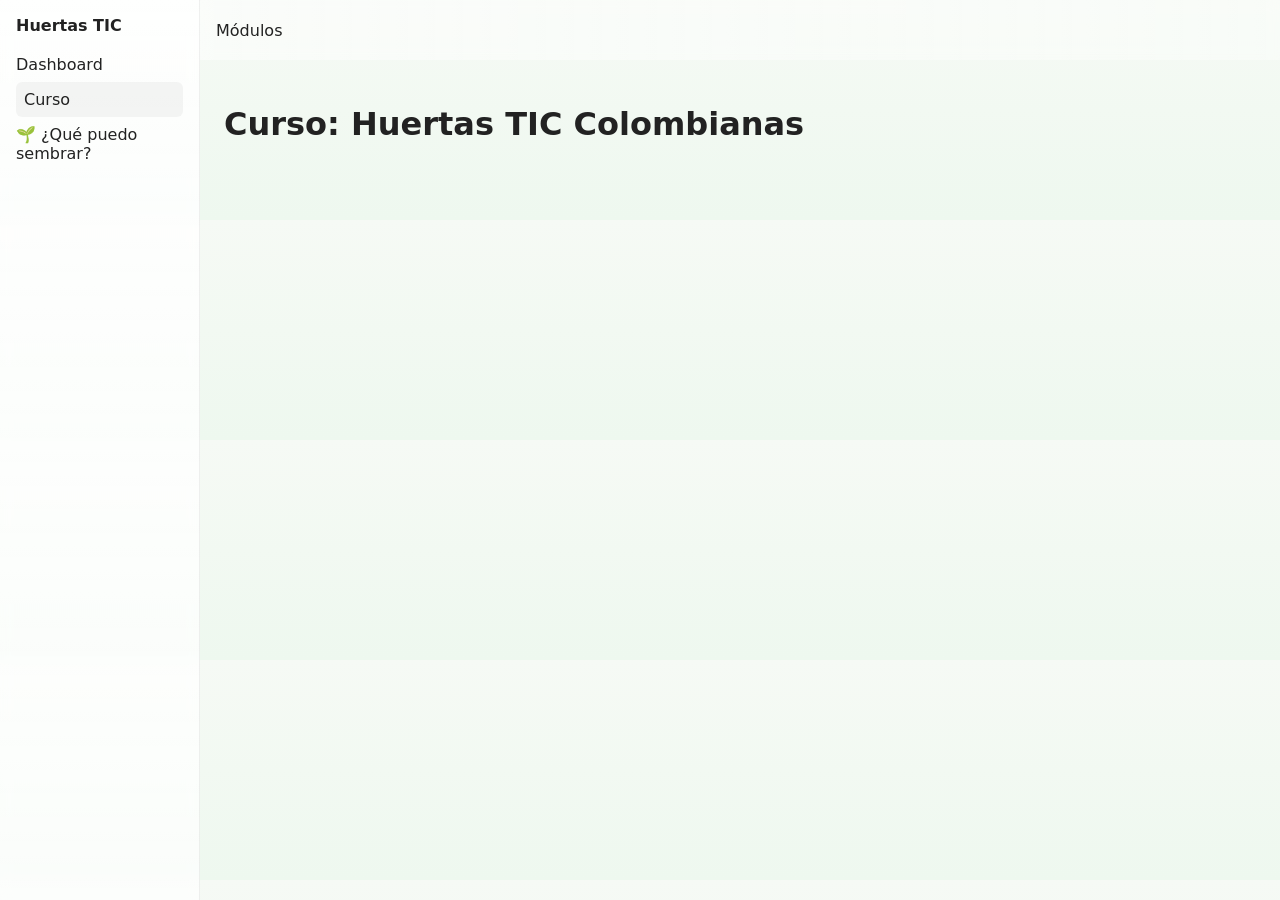
==== curso.html @ f6a7bfa4 "Update curso.html" ====
<!doctype html>
<html lang="es">
<head>
  <meta charset="utf-8" />
  <meta name="viewport" content="width=device-width,initial-scale=1" />
  <title>Curso - Huertas TIC</title>
  <link rel="stylesheet" href="css/styles.css">
</head>
<body>
  <aside class="sidebar">
    <div class="brand">Huertas TIC</div>
    <nav>
      <a href="dashboard.html">Dashboard</a>
      <a class="active" href="curso.html">Curso</a>
      <a href="plantar.html">🌱 ¿Qué puedo sembrar?</a>
    </nav>
  </aside>

  <header class="topbar">
    <div class="brand-mini">Módulos</div>
  </header>

  <main class="main">
    <h1>Curso: Huertas TIC Colombianas</h1>
    <section id="modules">
      <!-- Módulos cargados por JS -->
    <!--</section>

    <section id="examen" class="card">
      <h2>Examen final</h2>
      <p>Ejemplo de examen automático con selección múltiple.</p>
      <a href="exam.html" class="btn">Presentar examen</a>
    </section>-->
      <section class="project-final">

    <h2>🌱 Proyecto Final</h2>

    <p>
        Entrega un único enlace que contenga todos los archivos del proyecto.
    </p>

    <ul>

        <li>📄 Informe Final</li>

        <li>📷 Evidencias fotográficas</li>

        <li>🎥 Video del proyecto</li>

        <li>💻 Código fuente (si aplica)</li>

        <li>📂 Archivos adicionales</li>

    </ul>

    <label>Enlace del proyecto</label>

    <input
        type="url"
        id="projectLink"
        placeholder="https://drive.google.com/..."
    >

    <button onclick="submitProject()">

        Entregar Proyecto

    </button>

    <p id="projectMessage"></p>

</section>
  </main>

  <!-- Modal de recursos (agregar al final de body) -->
  <div id="resourceModal" class="resource-modal" aria-hidden="true" style="display:none;align-items:center;justify-content:center;position:fixed;inset:0;z-index:2000;">
    <div id="modalBackdrop" style="position:absolute;inset:0;background:rgba(0,0,0,0.5)"></div>
    <div class="resource-modal__panel" role="dialog" aria-modal="true" aria-labelledby="modalTitle" style="position:relative;max-width:1000px;width:96%;max-height:90vh;overflow:auto;background:var(--card);padding:12px;border-radius:8px;z-index:2010;">
      <header class="resource-modal__header" style="display:flex;align-items:center;justify-content:space-between;margin-bottom:8px;">
        <h2 id="modalTitle">Recursos</h2>
        <button id="closeModal" class="btn">Cerrar</button>
      </header>
      <main id="modalContent" class="resource-modal__content">
        <!-- contenido dinámico -->
      </main>
    </div>
  </div>

  <script src="js/auth.js"></script>
  <script src="js/app.js"></script>
  <script>
  // Curso: muestra recursos de cualquier módulo en modal; previsualiza imágenes, PDF y YouTube, otros abren en pestaña
  document.addEventListener('DOMContentLoaded', async () => {
    async function loadModulesJson(){
      try{
        const res = await fetch('json/modules.json');
        if(!res.ok) throw new Error('No modules');
        return await res.json();
      }catch(e){
        console.error(e);
        return [];
      }
    }

    const modules = await loadModulesJson();
    const container = document.getElementById('modules');
    container.innerHTML = '';

    modules.forEach(m => {
      const el = document.createElement('article');
      el.className = 'card module';
      // show number of resources
      const count = (m.resources||[]).length;
      el.innerHTML = `<h3>${escapeHtml(m.title)}</h3><p>${escapeHtml(m.description)}</p><div class="row" style="margin-top:8px"><a class="btn view-res" data-id="${m.id}" href="#">Ver recursos (${count})</a></div>`;
      container.appendChild(el);
    });

    // modal elements
    const modal = document.getElementById('resourceModal');
    const modalContent = document.getElementById('modalContent');
    const closeModal = document.getElementById('closeModal');
    const backdrop = document.getElementById('modalBackdrop');

    function openModal(){
      modal.style.display = 'flex';
      modal.setAttribute('aria-hidden','false');
      document.body.style.overflow = 'hidden';
    }
    function close(){
      modal.style.display = 'none';
      modal.setAttribute('aria-hidden','true');
      modalContent.innerHTML = '';
      document.body.style.overflow = '';
    }
    closeModal.addEventListener('click', close);
    backdrop.addEventListener('click', close);
    document.addEventListener('keydown', (e) => { if(e.key === 'Escape') close(); });

    // helpers
    function isImage(url){ return /\.(png|jpe?g|gif|webp|svg)(?:[?#].*)?$/i.test(url); }
    function isPDF(url){ return /\.(pdf)(?:[?#].*)?$/i.test(url); }
    function isYouTube(url){ return /youtube\.com|youtu\.be/i.test(url); }
    function isOffice(url){ return /\.(pptx|ppt|docx|doc|xlsx|xls)(?:[?#].*)?$/i.test(url); }

    function normalizeUrl(filename){
      if(!filename) return '';
      // already a full URL
      if(/^https?:\/\//i.test(filename)) return filename;
      // filename likely refers to a repo file at root; create raw.githubusercontent URL
      // encode path correctly
      const encoded = encodeURI(filename.replace(/\\s/g,'%20'));
      return `https://raw.githubusercontent.com/juanjmartinezr-source/huertas-tic-lms/main/${encoded}`;
    }

    // container click: open resources modal for any module
    container.addEventListener('click', (ev) => {
      const btn = ev.target.closest('.view-res');
      if(!btn) return;
      ev.preventDefault();
      const id = Number(btn.dataset.id);
      const mod = modules.find(x => Number(x.id) === id);
      if(!mod) return alert('Módulo no encontrado');

      modalContent.innerHTML = '';
      if(!mod.resources || !mod.resources.length){
        modalContent.innerHTML = '<p class="small">No hay recursos para este módulo.</p>';
        openModal();
        return;
      }

      mod.resources.forEach((r, idx) => {
        const row = document.createElement('div');
        row.className = 'resource-item';
        row.style.display = 'flex'; row.style.gap = '12px'; row.style.alignItems = 'flex-start'; row.style.marginBottom = '12px';

        const url = normalizeUrl(r.filename || r.url || '');

        const meta = document.createElement('div');
        meta.style.flex = '1';
        meta.innerHTML = `<div><strong>${escapeHtml(r.title || r.filename || 'Recurso')}</strong></div>
                          <div class="small" style="margin-top:6px">${escapeHtml(r.filename || '')}</div>
                          <div class="resource-actions" style="margin-top:8px">
                            <button class="btn preview" data-url="${encodeURI(url)}">Previsualizar</button>
                            <button class="btn open" data-url="${encodeURI(url)}">Abrir en pestaña</button>
                          </div>`;

        const thumb = document.createElement('div');
        thumb.style.width = '140px'; thumb.style.height = '90px'; thumb.style.borderRadius = '6px'; thumb.style.overflow='hidden'; thumb.style.flex='0 0 140px';
        if(isImage(url)){
          const img = document.createElement('img'); img.src = url; img.style.width='100%'; img.style.height='100%'; img.style.objectFit='cover'; thumb.appendChild(img);
        } else {
          thumb.style.background = 'linear-gradient(180deg, rgba(0,0,0,0.03), rgba(0,0,0,0.02))';
          thumb.innerHTML = `<div style="display:flex;align-items:center;justify-content:center;height:100%;font-size:12px;color:var(--muted)">${escapeHtml((r.type||'Documento').toString())}</div>`;
        }

        row.appendChild(thumb);
        row.appendChild(meta);
        modalContent.appendChild(row);

        const previewBtn = meta.querySelector('.preview');
        const openBtn = meta.querySelector('.open');

        previewBtn.addEventListener('click', () => {
          const previewArea = row.querySelector('.resource-preview');
          // remove previous inline preview if any
          let existing = row.querySelector('iframe, img');
          if(existing) existing.remove();

          if(!url){ alert('URL inválida'); return; }
          if(isImage(url)){
            const img = document.createElement('img'); img.src = url; img.style.maxWidth='400px'; img.style.maxHeight='60vh'; img.style.objectFit='contain'; row.appendChild(img);
          } else if(isPDF(url)){
            const iframe = document.createElement('iframe'); iframe.src = url; iframe.style.width='100%'; iframe.style.height='600px'; iframe.style.border='0'; row.appendChild(iframe);
          } else if(isYouTube(url)){
            const vid = (function(u){ try{ const uu = new URL(u); if(uu.hostname.includes('youtu.be')) return uu.pathname.slice(1); if(uu.hostname.includes('youtube.com')) return uu.searchParams.get('v'); }catch(e){return null;} return null; })(url);
            if(vid){
              const iframe = document.createElement('iframe'); iframe.src = `https://www.youtube.com/embed/${vid}`; iframe.width='100%'; iframe.height='480'; iframe.frameBorder='0'; row.appendChild(iframe);
            } else {
              window.open(url,'_blank');
            }
          } else if(isOffice(url)){
            // embed via Office viewer
            const viewer = `https://view.officeapps.live.com/op/embed.aspx?src=${encodeURIComponent(url)}`;
            const iframe = document.createElement('iframe'); iframe.src = viewer; iframe.style.width='100%'; iframe.style.height='600px'; iframe.style.border='0'; row.appendChild(iframe);
          } else {
            // fallback: open in new tab
            window.open(url,'_blank');
          }
        });

        openBtn.addEventListener('click', () => {
          if(!url) return alert('URL inválida');
          window.open(url, '_blank');
        });

      });

      openModal();
    });

    function escapeHtml(s){ return (s||'').replace(/[&<>"']/g, c=>({"&":"&amp;","<":"&lt;",">":"&gt;","\"":"&quot;","'":"&#39;"}[c])); }

  });
  </script>
</body>
</html>
---- css/styles.css ----
:root{
  --bg-gradient-start:#f6faf5;
  --bg-gradient-end:#eef8ef;
  --card:rgba(255,255,255,0.9);
  --text:#222;
  --muted:#666;
  --primary:#2b8a3e;
  --accent:#2b8a3e;
}
[data-theme="dark"]{
  --bg-gradient-start:#071014;
  --bg-gradient-end:#0b1a12;
  --card:rgba(10,18,20,0.6);
  --text:#e6eef8;
  --muted:#9fb0c6;
  --primary:#66d48a;
}
*{box-sizing:border-box;font-family:Inter,system-ui,Arial,Helvetica,sans-serif}

/* Subtle themed background with a light leaf pattern (low saturation) */
body{
  margin:0;
  color:var(--text);
  min-height:100vh;
  display:flex;
  /* layered background: soft gradient + very subtle repeating svg leaf pattern + tiny crop icons layer */
  background-color:var(--bg-gradient-start);
  background-image:
    linear-gradient(180deg,var(--bg-gradient-start),var(--bg-gradient-end)),
    url("data:image/svg+xml;utf8,<svg xmlns='http://www.w3.org/2000/svg' width='220' height='220' viewBox='0 0 220 220'><g fill='%232b8a3e' opacity='0.02'><path d='M10 110c20-32 62-32 82 0s62 32 82 0v100H10z'/></g></svg>"),
    url("data:image/svg+xml;utf8,<svg xmlns='http://www.w3.org/2000/svg' width='420' height='420' viewBox='0 0 420 420'><g fill='%234a7b3a' opacity='0.012'><circle cx='60' cy='60' r='12'/><circle cx='180' cy='140' r='10'/><circle cx='300' cy='60' r='14'/><path d='M50 200c10-8 26-8 36 0' stroke='%234a7b3a' stroke-width='2' fill='none'/></g></svg>");
  background-repeat:repeat, repeat, repeat;
  background-attachment:fixed;
  background-size:220px 220px, 220px 220px, 420px 420px;
}

/* Topbar and sidebar are slightly translucent so the background shows through softly */
.topbar{
  height:60px;
  background:linear-gradient(90deg,rgba(255,255,255,0.5),rgba(255,255,255,0.35));
  display:flex;
  align-items:center;
  justify-content:space-between;
  padding:0 16px;
  position:fixed;
  left:200px;right:0;top:0;z-index:10;
  backdrop-filter: blur(6px);
}

.sidebar{
  width:200px;
  padding:16px;
  border-right:1px solid rgba(0,0,0,0.06);
  min-height:100vh;
  position:fixed;left:0;top:0;
  background: linear-gradient(180deg, rgba(255,255,255,0.85), rgba(255,255,255,0.7));
  backdrop-filter: blur(6px);
}

/* Visual cue for modules: small plant icon in the corner */
.card.module{
  position:relative;
  overflow:visible;
}
.card.module::after{
  content:'';
  position:absolute;
  right:12px;top:12px;width:36px;height:36px;background-image:url("data:image/svg+xml;utf8,<svg xmlns='http://www.w3.org/2000/svg' viewBox='0 0 24 24'><path fill='%232b8a3e' opacity='0.9' d='M12 2c1 2 3 3 4 3s2-1 3-1c0 2-1 4-3 5 1 0 3 1 3 3 0 3-3 4-7 4s-7-1-7-4c0-2 2-3 3-3-2-1-3-3-3-5 1 0 2 1 3 1s3-1 4-3z'/></svg>");
  background-size:cover;opacity:0.16;filter:grayscale(20%);
}

/* Dark theme adjustments */
[data-theme="dark"] .topbar{
  background:linear-gradient(90deg, rgba(11,18,20,0.45), rgba(11,18,20,0.25));
}
[data-theme="dark"] .sidebar{
  background: linear-gradient(180deg, rgba(6,12,14,0.6), rgba(8,16,18,0.5));
}

.sidebar .brand{font-weight:700;margin-bottom:12px}
.sidebar nav a{display:block;padding:8px 0;color:var(--text);text-decoration:none;border-radius:6px}
.sidebar nav a.active{background:rgba(0,0,0,0.04);padding-left:8px}

/* Main content spacing */
.main{margin-left:200px;padding:84px 24px 24px 24px;flex:1}
.container{padding:84px 24px}
.hero{max-width:960px;margin:0 auto}
.cards{display:flex;gap:12px;flex-wrap:wrap}

/* Cards with subtle elevation and softer backgrounds */
.card{background:var(--card);padding:16px;border-radius:8px;box-shadow:0 6px 18px rgba(18,23,20,0.06)}
.card h3{margin:0 0 8px}
.grid{display:grid;grid-template-columns:repeat(auto-fit,minmax(220px,1fr));gap:16px}

.auth-page{display:flex;min-height:100vh;align-items:center;justify-content:center}
.auth-card{width:360px;padding:24px;background:var(--card);border-radius:10px;box-shadow:0 12px 36px rgba(18,23,20,0.06)}

input,textarea,select{width:100%;padding:8px;border-radius:6px;border:1px solid rgba(0,0,0,0.06);margin:6px 0;background:rgba(255,255,255,0.92)}

/* In dark mode inputs should be darker */
[data-theme="dark"] input, [data-theme="dark"] textarea, [data-theme="dark"] select{
  background: rgba(255,255,255,0.02);
  border:1px solid rgba(255,255,255,0.04);
  color:var(--text);
}

.btn{display:inline-block;padding:8px 12px;border-radius:6px;border:0;background:transparent;cursor:pointer}
.btn.primary{background:var(--primary);color:#fff}
.btn.danger{background:#d9534f;color:#fff}
.row{display:flex;gap:8px;align-items:center}
.small{font-size:13px;color:var(--muted)}

/* Loader */
.loader{position:fixed;left:0;top:0;right:0;bottom:0;display:flex;align-items:center;justify-content:center;background:transparent;z-index:9999}
.spinner{width:48px;height:48px;border-radius:50%;border:6px solid rgba(0,0,0,0.06);border-top-color:var(--primary);animation:spin 1s linear infinite}
@keyframes spin{to{transform:rotate(360deg)}}

/* Module card tweaks */
.card.module h3{font-size:1.05rem}
.card.module .resources{margin:8px 0 0;padding-left:18px}

/* Responsive */
@media(max-width:800px){
  .sidebar{display:none}
  .topbar{left:0}
  .main{margin-left:0;padding-top:100px}
}
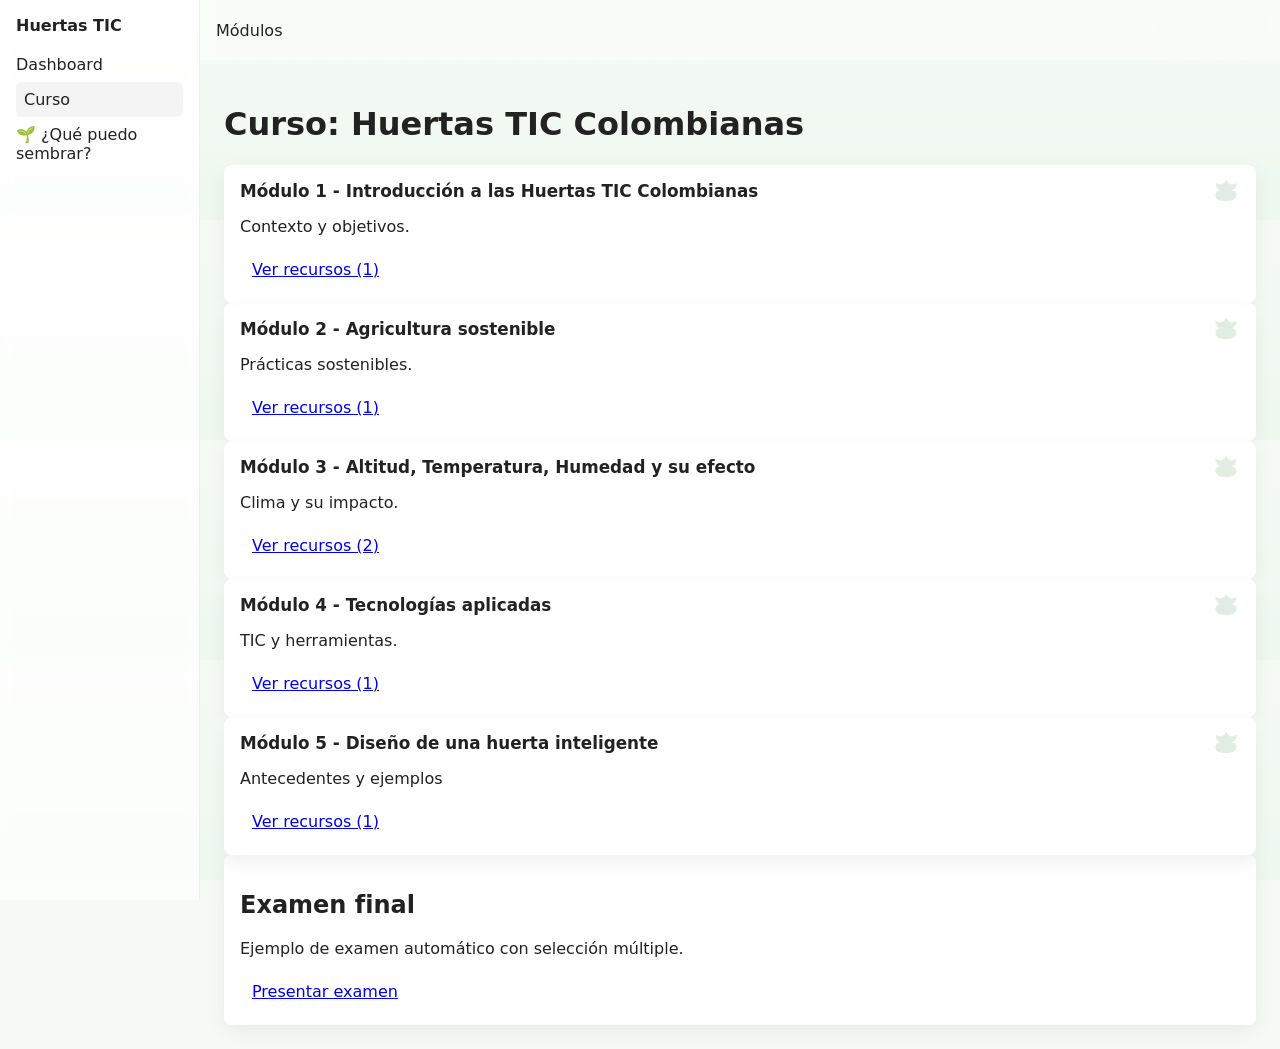
==== commit e01d5b53: "Update curso.html" ====
--- a/curso.html
+++ b/curso.html
@@ -24,52 +24,15 @@
     <h1>Curso: Huertas TIC Colombianas</h1>
     <section id="modules">
       <!-- Módulos cargados por JS -->
-    <!--</section>
-
-    <section id="examen" class="card">
+    </section>
+  <section id="examen" class="card">
       <h2>Examen final</h2>
       <p>Ejemplo de examen automático con selección múltiple.</p>
       <a href="exam.html" class="btn">Presentar examen</a>
-    </section>-->
-      <section class="project-final">
-
-    <h2>🌱 Proyecto Final</h2>
-
-    <p>
-        Entrega un único enlace que contenga todos los archivos del proyecto.
-    </p>
-
-    <ul>
-
-        <li>📄 Informe Final</li>
-
-        <li>📷 Evidencias fotográficas</li>
-
-        <li>🎥 Video del proyecto</li>
-
-        <li>💻 Código fuente (si aplica)</li>
-
-        <li>📂 Archivos adicionales</li>
-
-    </ul>
-
-    <label>Enlace del proyecto</label>
-
-    <input
-        type="url"
-        id="projectLink"
-        placeholder="https://drive.google.com/..."
-    >
-
-    <button onclick="submitProject()">
-
-        Entregar Proyecto
-
-    </button>
-
-    <p id="projectMessage"></p>
-
-</section>
+    </section>
+    
+    </section>
+  
   </main>
 
   <!-- Modal de recursos (agregar al final de body) -->
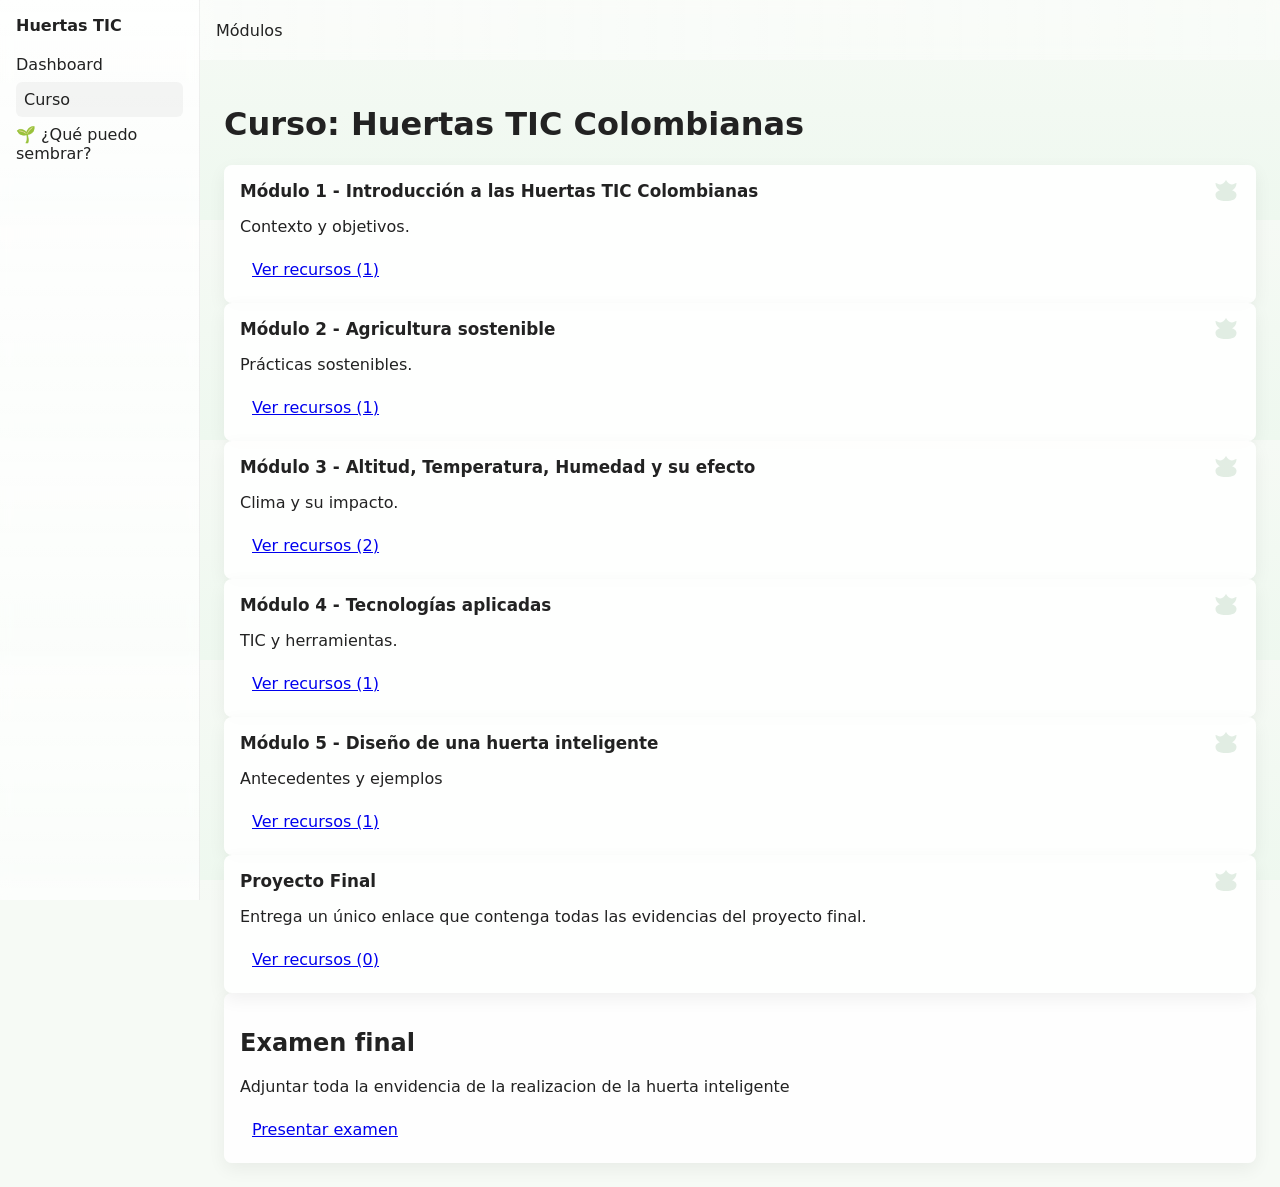
==== commit ae3d9d3f: "Update curso.html" ====
--- a/curso.html
+++ b/curso.html
@@ -27,7 +27,7 @@
     </section>
   <section id="examen" class="card">
       <h2>Examen final</h2>
-      <p>Ejemplo de examen automático con selección múltiple.</p>
+      <p>Adjuntar toda la envidencia de la realizacion de la huerta inteligente</p>
       <a href="exam.html" class="btn">Presentar examen</a>
     </section>
     
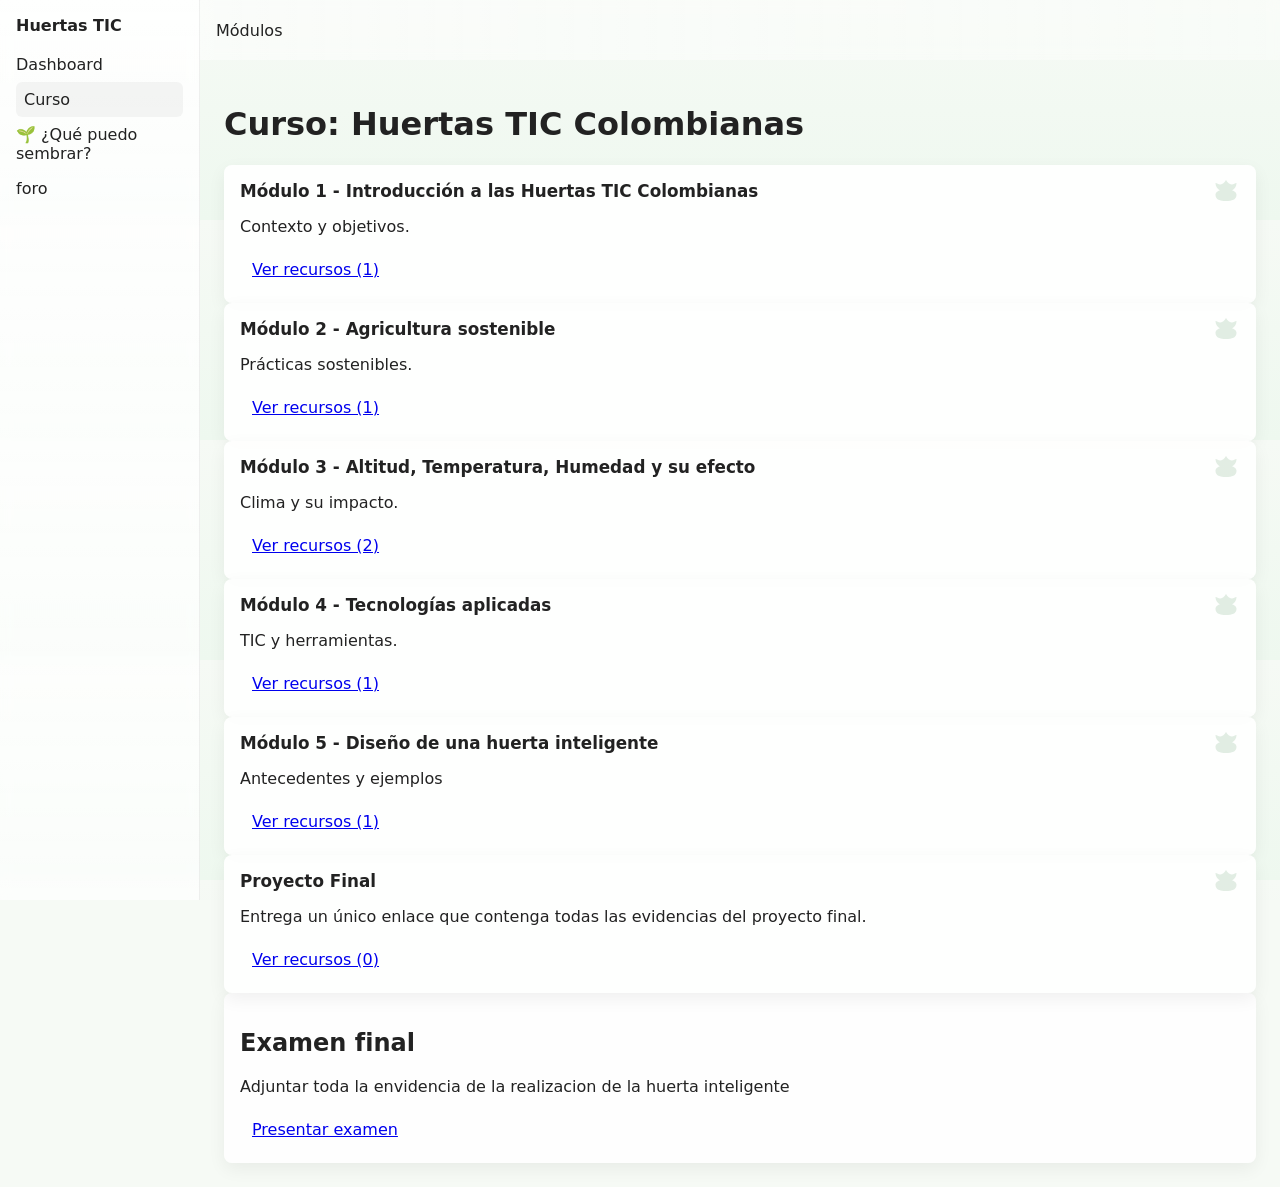
==== commit 76f4ef1b: "Update curso.html" ====
--- a/curso.html
+++ b/curso.html
@@ -13,6 +13,7 @@
       <a href="dashboard.html">Dashboard</a>
       <a class="active" href="curso.html">Curso</a>
       <a href="plantar.html">🌱 ¿Qué puedo sembrar?</a>
+      <a href="forum.html"> foro </a>
     </nav>
   </aside>
 
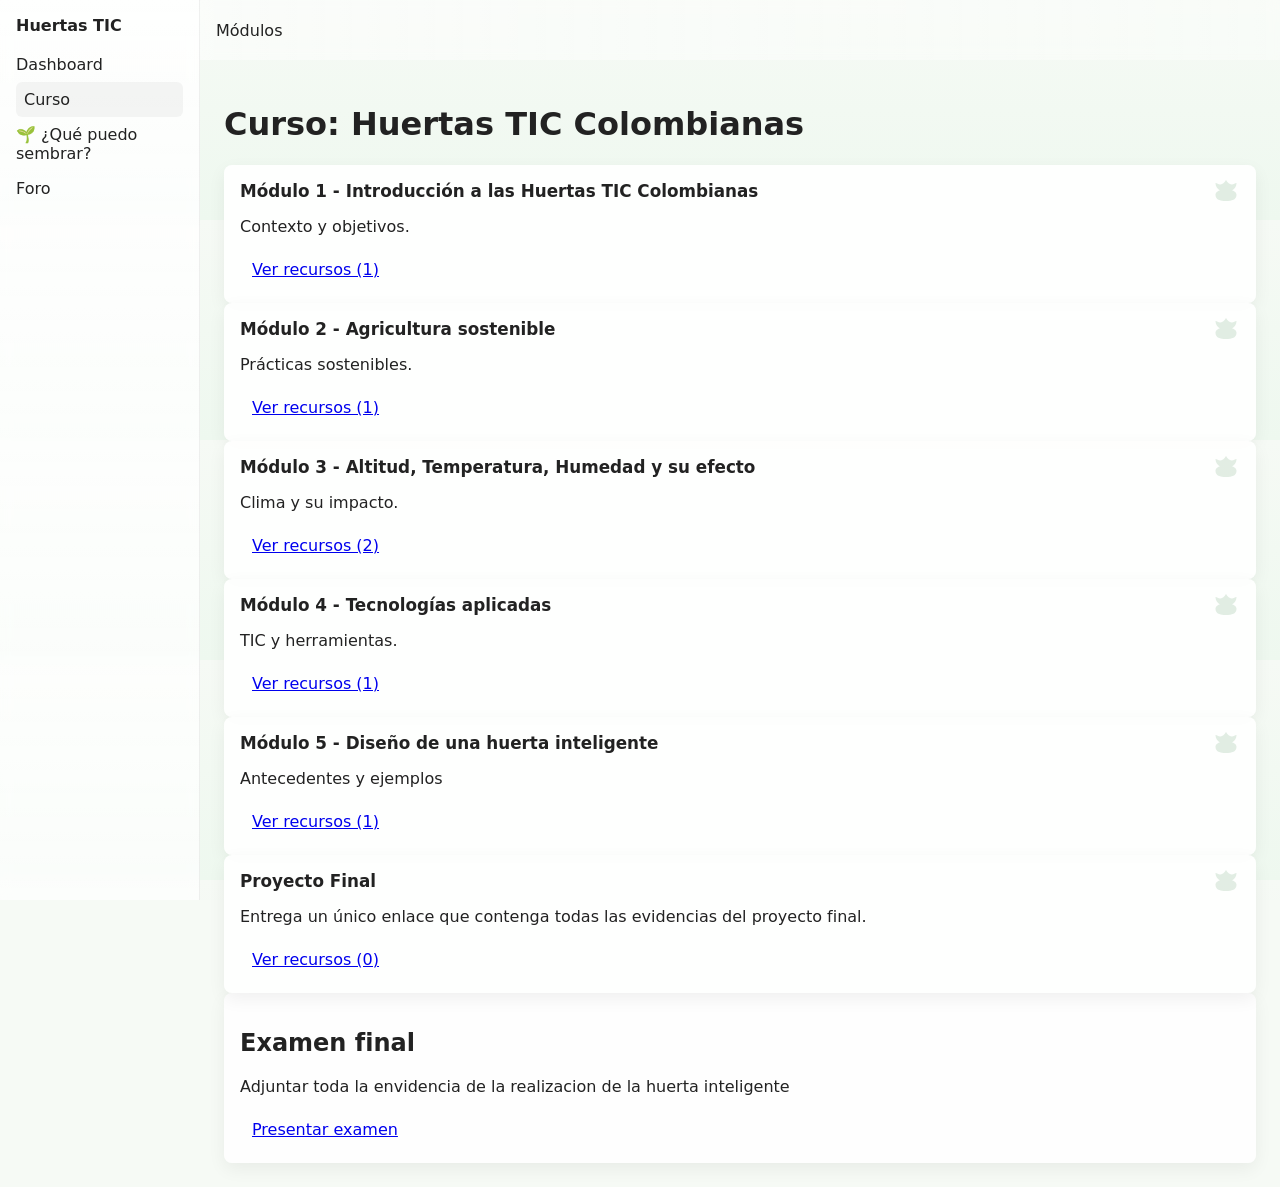
==== commit d1e34ace: "Update curso.html" ====
--- a/curso.html
+++ b/curso.html
@@ -13,7 +13,7 @@
       <a href="dashboard.html">Dashboard</a>
       <a class="active" href="curso.html">Curso</a>
       <a href="plantar.html">🌱 ¿Qué puedo sembrar?</a>
-      <a href="forum.html"> foro </a>
+      <a href="forum.html"> Foro </a>
     </nav>
   </aside>
 
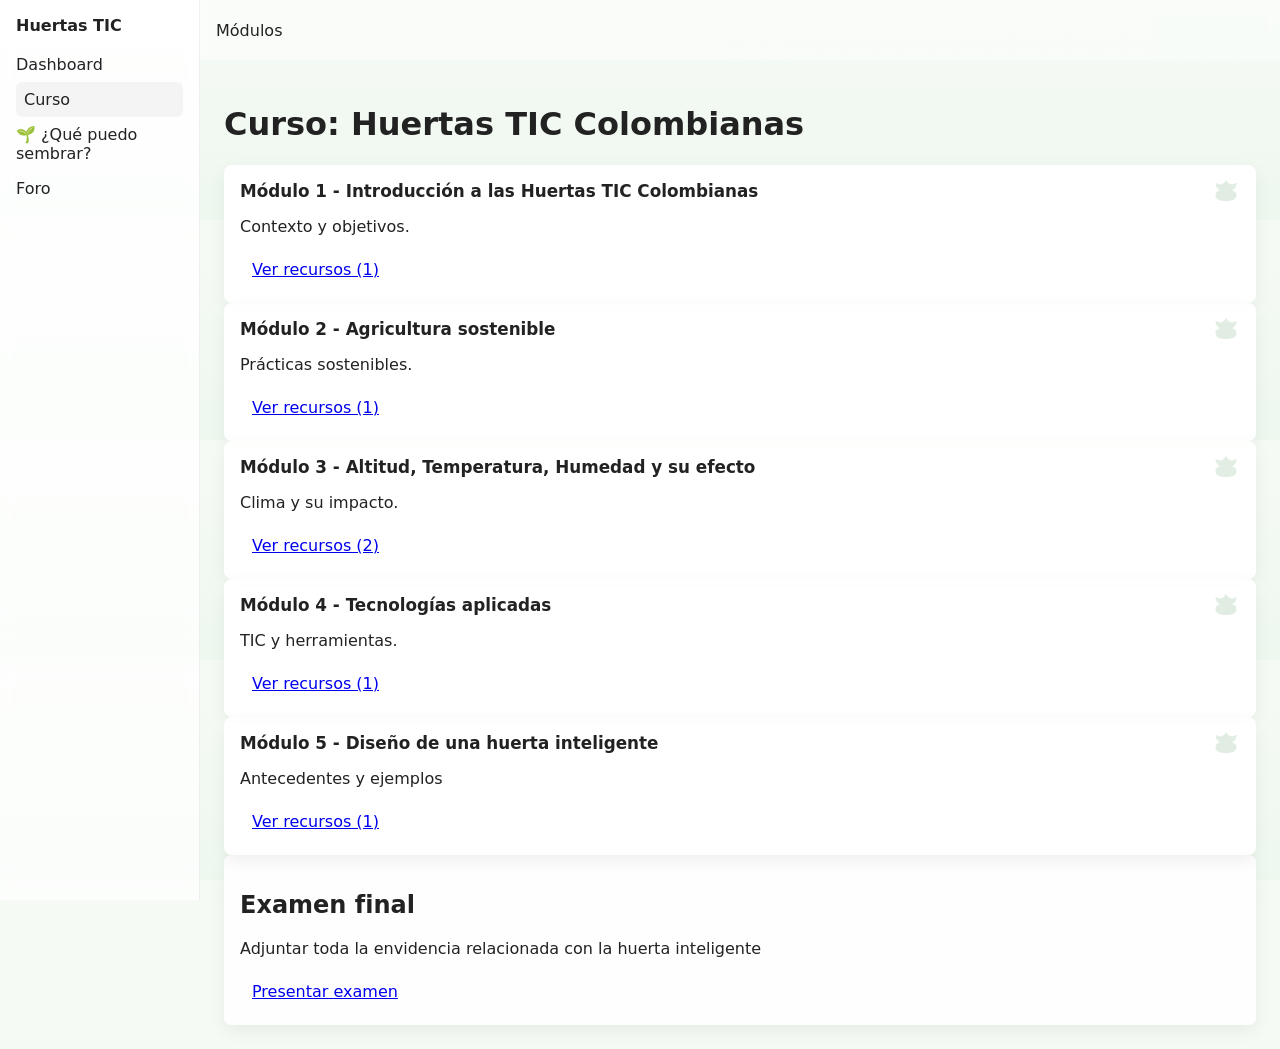
==== commit 66fa2ed5: "Update curso.html" ====
--- a/curso.html
+++ b/curso.html
@@ -28,7 +28,7 @@
     </section>
   <section id="examen" class="card">
       <h2>Examen final</h2>
-      <p>Adjuntar toda la envidencia de la realizacion de la huerta inteligente</p>
+      <p>Adjuntar toda la envidencia relacionada con la huerta inteligente</p>
       <a href="exam.html" class="btn">Presentar examen</a>
     </section>
     
